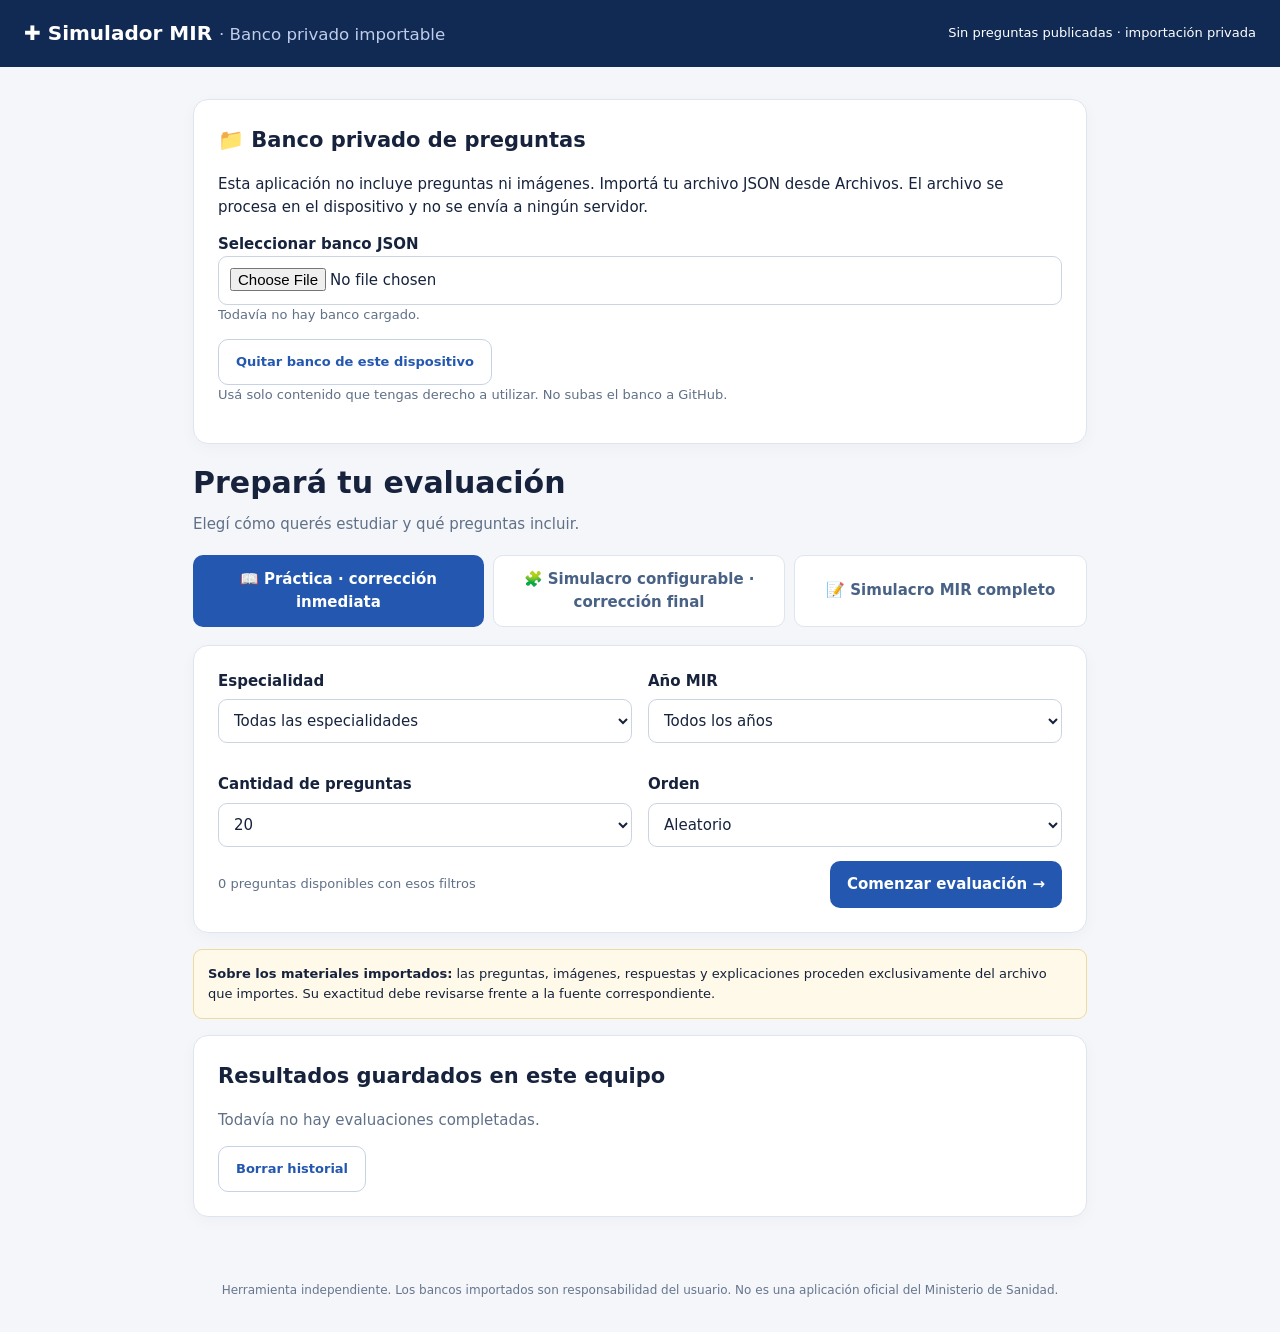
==== index.html @ 97960382 "Add files via upload" ====
<!doctype html><html lang="es"><head><meta charset="utf-8"><meta name="viewport" content="width=device-width, initial-scale=1"><title>Simulador MIR v1.5 — Importación local</title><style>
:root{--bg:#f4f6fa;--fg:#17233d;--muted:#607087;--blue:#2458b0;--stroke:#dfe5ee;--white:#fff;--green:#17734f;--red:#b43b41}*{box-sizing:border-box}body{margin:0;background:var(--bg);font:15px/1.55 system-ui,-apple-system,Segoe UI,sans-serif;color:var(--fg)}header{padding:18px 24px;background:#102a54;color:white;display:flex;justify-content:space-between;align-items:center;flex-wrap:wrap;gap:12px}.brand{font-weight:800;font-size:20px}header small{font-weight:400;color:#bfcdea}main{max-width:930px;margin:32px auto;padding:0 18px}h1{font-size:30px;margin:0 0 7px}h2{font-size:21px;margin:0 0 16px}p{margin:0 0 14px}.muted{color:var(--muted)}.card{background:white;border:1px solid var(--stroke);border-radius:15px;padding:24px;margin:16px 0;box-shadow:0 4px 16px #162d4b08}.grid{display:grid;grid-template-columns:repeat(2,minmax(0,1fr));gap:16px}.field{display:flex;flex-direction:column;gap:6px;margin-bottom:14px}label{font-weight:600}select,input{border:1px solid #cbd5e1;border-radius:9px;font:inherit;padding:11px;width:100%;background:white;color:var(--fg)}button{border:0;border-radius:10px;padding:12px 17px;font:inherit;font-weight:700;cursor:pointer;background:var(--blue);color:white}button:disabled{opacity:.4;cursor:default}.secondary{background:#e8eef8;color:#1f4a87}.ghost{background:transparent;color:var(--blue);border:1px solid #c6d2e5}.red{color:var(--red)}.small{font-size:13px}.seg{display:flex;gap:9px;margin:18px 0}.seg button{flex:1}.seg button:not(.active){background:white;color:#486185;border:1px solid var(--stroke)}.answer{display:flex;align-items:flex-start;gap:12px;width:100%;text-align:left;background:#fff;color:var(--fg);border:1px solid var(--stroke);padding:14px;margin:9px 0;line-height:1.5;font-weight:400}.answer .bubble{display:inline-grid;place-items:center;min-width:28px;height:28px;background:#edf2f8;color:#304a74;border-radius:50%;font-weight:700}.answer.selected{border:2px solid var(--blue);background:#eff5ff;padding:13px}.answer.correct{border:2px solid var(--green);background:#edf9f3;padding:13px}.answer.wrong{border:2px solid var(--red);background:#fff0f0;padding:13px}.answer:disabled{opacity:1;cursor:default}.flex{display:flex;justify-content:space-between;gap:12px;align-items:center;flex-wrap:wrap}.pill{border:1px solid #d9e1ec;border-radius:40px;padding:5px 10px;font-size:12px;color:#5d6b80}.progress{height:8px;background:#e2e8f2;border-radius:9px;overflow:hidden;margin:15px 0 23px}.progress>div{height:100%;background:#3274d4}.explain{padding:18px;background:#f2f6fc;border-left:4px solid #3467ac;border-radius:9px;white-space:pre-wrap;margin:18px 0}.status{font-weight:750;margin:18px 0 7px}.good{color:var(--green)}.bad{color:var(--red)}.toolbar{display:flex;gap:10px;flex-wrap:wrap;margin-top:19px}.stats{display:grid;grid-template-columns:repeat(auto-fit,minmax(130px,1fr));gap:12px}.stat{background:#f1f5fa;border-radius:10px;padding:13px}.stat strong{display:block;font-size:25px}.review{border-top:1px solid var(--stroke);padding-top:20px;margin-top:20px}.review p{margin:7px 0}.tip{font-size:13px;background:#fff9e9;border:1px solid #eed9a0;padding:14px;border-radius:9px;margin:14px 0}.hide{display:none!important}footer{text-align:center;padding:32px;color:#66768d;font-size:12px}@media(max-width:620px){.grid,.stats{grid-template-columns:1fr 1fr}main{margin:15px auto}.card{padding:17px}.seg{flex-wrap:wrap}.seg button{min-width:130px}h1{font-size:24px}}
.figures{display:grid;grid-template-columns:repeat(auto-fit,minmax(220px,1fr));gap:14px;margin:15px 0}.figures figure{margin:0;border:1px solid #dfe5ee;border-radius:10px;padding:12px;background:#fff}.figures img{display:block;max-width:100%;height:auto;max-height:400px;object-fit:contain;margin:auto}.figures figcaption{color:#607087;font-size:12px;margin-top:6px}</style><link rel="manifest" href="manifest.webmanifest"><meta name="theme-color" content="#102a54"></head><body><header><div class="brand">✚ Simulador MIR <small>· Banco privado importable</small></div><span id="topStatus" class="small">Sin preguntas publicadas · importación privada</span></header><main><section id="setup"><div class="card" id="importCard"><h2>📁 Banco privado de preguntas</h2><p>Esta aplicación no incluye preguntas ni imágenes. Importá tu archivo JSON desde Archivos. El archivo se procesa en el dispositivo y no se envía a ningún servidor.</p><label for="bankFile">Seleccionar banco JSON</label><input id="bankFile" type="file" accept=".json,application/json" onchange="loadBankFile(this.files?.[0])"><p id="bankStatus" class="muted small" role="status">Todavía no hay banco cargado.</p><button class="ghost small" onclick="removeBank()" type="button">Quitar banco de este dispositivo</button><p class="muted small">Usá solo contenido que tengas derecho a utilizar. No subas el banco a GitHub.</p></div><h1>Prepará tu evaluación</h1><p class="muted">Elegí cómo querés estudiar y qué preguntas incluir.</p><div class="seg"><button id="practiceBtn" class="active" onclick="chooseMode('practice')">📖 Práctica · corrección inmediata</button><button id="customBtn" onclick="chooseMode('custom')">🧩 Simulacro configurable · corrección final</button><button id="examBtn" onclick="chooseMode('exam')">📝 Simulacro MIR completo</button></div><div class="card"><div class="grid"><div class="field"><label for="subject">Especialidad</label><select id="subject"></select></div><div class="field"><label for="year">Año MIR</label><select id="year"></select></div><div class="field"><label for="count">Cantidad de preguntas</label><select id="count"><option value="10">10</option><option value="20" selected>20</option><option value="50">50</option><option value="100">100</option><option value="all">Todas las disponibles</option></select></div><div class="field"><label for="order">Orden</label><select id="order"><option value="random">Aleatorio</option><option value="book">Como en el libro</option></select></div></div><p id="customRules" class="tip hide"><b>Simulacro configurable:</b> elegí especialidad, año, cantidad y orden. Las respuestas se corrigen únicamente al entregar. Puntuación: +3 correcta, −1 incorrecta y 0 en blanco. Cronómetro ascendente sin límite de tiempo.</p><p id="examRules" class="tip hide"><b>Simulacro MIR completo:</b> 200 preguntas principales + 10 de reserva · 4 h 30 min · +3 acierto, −1 error, 0 en blanco. Solo puntúan las primeras 200; las reservas quedan disponibles para revisión y no sustituyen preguntas salvo anulación oficial. Las preguntas se extraen aleatoriamente del banco de estudio, no reproducen un examen oficial íntegro.</p><div class="flex"><span id="available" class="muted small"></span><button onclick="start()">Comenzar evaluación →</button></div></div><div class="tip"><b>Sobre los materiales importados:</b> las preguntas, imágenes, respuestas y explicaciones proceden exclusivamente del archivo que importes. Su exactitud debe revisarse frente a la fuente correspondiente.</div><div class="card"><h2>Resultados guardados en este equipo</h2><div id="history"></div><button class="ghost small" onclick="clearHistory()">Borrar historial</button></div></section><section id="test" class="hide"><div class="flex"><div><span id="modeName" class="pill"></span><span id="questionMeta" class="pill"></span><span id="examTimer" class="pill hide" role="timer" aria-label="Tiempo restante">⏳ 04:30:00</span></div><button class="ghost" onclick="leave()">Salir</button></div><div class="progress"><div id="bar"></div></div><div class="card"><div class="flex"><b id="counter"></b><span id="answered" class="muted small"></span></div><h2 id="stem" style="margin-top:18px;white-space:pre-wrap"></h2><div id="questionFigures"></div><div id="answers"></div><div id="feedback" class="hide"></div><div class="toolbar" id="nav"></div></div></section><section id="results" class="hide"><div class="card"><h1>Resultado de la evaluación</h1><p id="resultContext" class="muted"></p><div id="stats" class="stats"></div><p id="score" style="margin-top:17px"></p><div class="toolbar"><button onclick="showReview('wrong')" class="secondary">Revisar errores</button><button onclick="showReview('all')" class="secondary">Ver todas las respuestas</button><button onclick="leave()">Nueva evaluación</button></div></div><div id="review"></div></section></main><footer>Herramienta independiente. Los bancos importados son responsabilidad del usuario. No es una aplicación oficial del Ministerio de Sanidad.</footer><script>
let BANK=[];
let mode='practice',pool=[],idx=0,selected=[],revealed=[],completed=false;
let examStartedAt=0,examElapsedMs=0,examTimerInterval=null,examDeadline=0;const EXAM_LIMIT_MS=270*60*1000,EXAM_MAIN=200,EXAM_RESERVE=10;
function formatTime(ms){let t=Math.floor(Math.max(0,ms)/1000),h=Math.floor(t/3600),m=Math.floor(t%3600/60),sec=t%60;return [h,m,sec].map(n=>String(n).padStart(2,'0')).join(':')}
function updateTimer(){if(!examStartedAt||completed)return;if(mode==='exam'){let left=Math.max(0,examDeadline-Date.now());$('examTimer').textContent='⏳ '+formatTime(left)+' restantes';if(left<=0)finish(true)}else if(mode==='custom'){$('examTimer').textContent='⏱ '+formatTime(Date.now()-examStartedAt)+' transcurridos'}}
function stopTimer(){if(examStartedAt){examElapsedMs=mode==='exam'?Math.min(EXAM_LIMIT_MS,Math.max(0,Date.now()-examStartedAt)):Math.max(0,Date.now()-examStartedAt);examStartedAt=0}if(examTimerInterval!==null){clearInterval(examTimerInterval);examTimerInterval=null}}
function beginTimer(){stopTimer();examElapsedMs=0;$('examTimer').classList.toggle('hide',mode==='practice');if(mode!=='practice'){examStartedAt=Date.now();examDeadline=examStartedAt+EXAM_LIMIT_MS;updateTimer();examTimerInterval=setInterval(updateTimer,1000)}}
const $=x=>document.getElementById(x);
const esc=s=>String(s??'').replace(/[&<>"']/g,c=>({'&':'&amp;','<':'&lt;','>':'&gt;','"':'&quot;',"'":'&#39;'}[c]));
function chooseMode(m){mode=m;$('practiceBtn').classList.toggle('active',m==='practice');$('customBtn').classList.toggle('active',m==='custom');$('examBtn').classList.toggle('active',m==='exam');let full=m==='exam';$('count').disabled=full;$('subject').disabled=full;$('year').disabled=full;$('order').disabled=full;$('examRules').classList.toggle('hide',!full);$('customRules').classList.toggle('hide',m!=='custom');countAvailable()}
function fill(){let ss=[...new Set(BANK.map(q=>q.subject))].sort();$('subject').innerHTML='<option value="">Todas las especialidades</option>'+ss.map(s=>`<option>${esc(s)}</option>`).join('');$('year').innerHTML='<option value="">Todos los años</option>'+[...new Set(BANK.map(q=>q.year))].sort((a,b)=>b-a).map(y=>`<option>${y}</option>`).join('');$('subject').onchange=countAvailable;$('year').onchange=countAvailable;countAvailable();displayHistory()}
function filtered(){return BANK.filter(q=>(!$('subject').value||q.subject===$('subject').value)&&(!$('year').value||q.year==Number($('year').value)))}
function countAvailable(){$('available').textContent=mode==='exam'?'Simulacro completo: 210 preguntas aleatorias de '+BANK.length+' disponibles':filtered().length+' preguntas disponibles con esos filtros'}
function shuffle(a){for(let i=a.length-1;i>0;i--){let j=Math.floor(Math.random()*(i+1));[a[i],a[j]]=[a[j],a[i]]}return a}
function start(){if(!BANK.length){alert('Primero importá un banco de preguntas JSON.');return;}if(mode==='exam'){pool=shuffle(BANK.slice()).slice(0,EXAM_MAIN+EXAM_RESERVE);if(pool.length<210)return alert('No hay suficientes preguntas para un simulacro completo.')}else{pool=filtered().slice();if(!pool.length)return alert('No hay preguntas con esos filtros');if($('order').value==='random')shuffle(pool);let c=$('count').value;if(c!=='all')pool=pool.slice(0,Number(c))}idx=0;selected=Array(pool.length).fill(0);revealed=Array(pool.length).fill(false);completed=false;$('setup').classList.add('hide');$('results').classList.add('hide');$('test').classList.remove('hide');beginTimer();render()}
function setAnswer(i){if(completed||(mode==='practice'&&revealed[idx]))return;selected[idx]=i;if(mode==='practice')revealed[idx]=true;render()}
function render(){let q=pool[idx];$('modeName').textContent=mode==='practice'?'Práctica':mode==='custom'?'Simulacro configurable':'Simulacro MIR';$('questionMeta').textContent=q.subject+' · '+q.year;$('counter').textContent=mode==='exam'?`Pregunta ${idx+1} de ${pool.length} · ${idx<EXAM_MAIN?'Principal':'Reserva '+(idx-EXAM_MAIN+1)+'/'+EXAM_RESERVE}`:`Pregunta ${idx+1} de ${pool.length}`;$('answered').textContent=selected.filter(Boolean).length+' respondidas';$('bar').style.width=((idx+1)/pool.length*100)+'%';$('stem').textContent=q.question;$('questionFigures').innerHTML=figures(q);$('answers').innerHTML=q.options.map((v,i)=>{let choice=i+1;let checked=selected[idx]===choice;let reveal=mode==='practice'&&revealed[idx];let c=(reveal&&choice===q.answer?'correct':(reveal&&checked&&choice!==q.answer?'wrong':(checked?'selected':'')));return `<button class="answer ${c}" ${reveal?'disabled':''} onclick="setAnswer(${choice})"><span class="bubble">${choice}</span><span>${esc(v)}</span></button>`}).join('');
let feed=$('feedback');let shown=mode==='practice'&&revealed[idx];feed.classList.toggle('hide',!shown);feed.innerHTML=shown?`<p class="status ${selected[idx]===q.answer?'good':'bad'}">${selected[idx]===q.answer?'✓ Correcta':'✕ Incorrecta'} · Respuesta correcta: ${q.answer}</p><div class="explain"><b>Comentario del banco importado</b>\n\n${esc(q.explanation)}</div><p class="muted small">Página ${q.page} del PDF original</p>`:'';
$('nav').innerHTML=`<button class="secondary" onclick="previous()" ${idx===0?'disabled':''}>← Anterior</button><button class="secondary" onclick="next()" ${idx===pool.length-1?'disabled':''}>Siguiente →</button>${mode!=='practice'?'<button onclick="finish()">Entregar simulacro</button>':(idx===pool.length-1?'<button onclick="finish()">Ver resultados</button>':'')}`}
function figures(q){return q.figures?.length?`<div class="figures">${q.figures.map((u,i)=>`<figure><img src="${u}" alt="Figura importada ${i+1}" loading="lazy"><figcaption>Figura ${i+1} del banco importado · PDF página ${q.page}</figcaption></figure>`).join('')}</div><p class="muted small">Figura incluida en el manual; puede diferir de la imagen oficial MIR.</p>`:''}
function next(){if(idx<pool.length-1){idx++;render()}}function previous(){if(idx>0){idx--;render()}}
function finish(auto=false){if(completed)return;let pending=selected.filter(v=>!v).length;if(!auto&&pending&&!confirm(`Quedan ${pending} preguntas sin responder. ¿Finalizar y corregir igualmente?`))return;completed=true;stopTimer();$('test').classList.add('hide');$('results').classList.remove('hide');let graded=mode==='exam'?pool.slice(0,EXAM_MAIN):pool;
let ok=graded.filter((q,i)=>selected[i]===q.answer).length;
let wrong=graded.filter((q,i)=>selected[i]&&selected[i]!==q.answer).length;
let blanks=graded.length-ok-wrong;
let points=ok*3-wrong;
let net=(ok-wrong/3).toFixed(2);
$('resultContext').textContent=(mode==='practice'?'Práctica':mode==='custom'?'Simulacro configurable':'Simulacro completo')+' · '+graded.length+' preguntas puntuables'+(mode==='exam'?' + 10 de reserva · Tiempo: '+formatTime(examElapsedMs)+(auto?' · Finalizado por límite de tiempo':''):mode==='custom'?' · Tiempo: '+formatTime(examElapsedMs):'');
$('stats').innerHTML=[['Correctas',ok],['Incorrectas',wrong],['En blanco',blanks],['Acierto',((ok/graded.length)*100).toFixed(1)+'%'],...(mode!=='practice'?[['Tiempo empleado',formatTime(examElapsedMs)],['Puntos brutos',points+' / '+(graded.length*3)]]:[])].map(([l,v])=>`<div class="stat"><strong>${v}</strong>${l}</div>`).join('');
$('score').innerHTML=mode==='custom'?`<b>Puntuación bruta:</b> ${points} de ${graded.length*3} puntos (+3 acierto, −1 error, 0 en blanco). <span class="muted small">Simulacro personalizado sin reservas ni límite de tiempo; no equivale a la nota MIR oficial.</span>`:mode==='exam'?`<b>Puntuación bruta:</b> ${points} puntos (acierto +3, error −1, blanco 0). <b>Preguntas de reserva:</b> excluidas de la nota en esta simulación, salvo sustituciones por anulaciones que aquí no se aplican.<br><span class="muted small">No equivale a la puntuación MIR oficial, que requiere su baremación correspondiente. Incluye preguntas aleatorias de diferentes años, no un examen oficial completo.</span>`:`<b>Puntuación neta:</b> ${net} de ${pool.length} (acierto +1, error −1/3, blanco 0).`;
try{let h=JSON.parse(localStorage.getItem('mirHistory')||'[]');h.unshift({date:new Date().toLocaleString('es-ES'),mode,n:pool.length,ok,wrong,blanks,...(mode==='exam'?{durationMs:examElapsedMs,points,main:EXAM_MAIN,reserve:EXAM_RESERVE}:mode==='custom'?{durationMs:examElapsedMs,points,subject:$('subject').value,year:$('year').value}:{})});localStorage.setItem('mirHistory',JSON.stringify(h.slice(0,30)))}catch(e){}$('review').innerHTML='';window.scrollTo(0,0)}
function showReview(which){let ids=pool.map((q,i)=>i).filter(i=>which==='all'||selected[i]!==pool[i].answer);$('review').innerHTML=ids.length?ids.map(i=>{let q=pool[i],s=selected[i];return `<div class="card review"><div class="flex"><b>${esc(q.subject)} · MIR ${q.year} · Nº ${esc(q.number)} ${mode==='exam'?(i<EXAM_MAIN?'· Principal':'· Reserva (no puntúa)'):''}</b><span class="${s===q.answer?'good':'bad'}">${s===q.answer?'✓ Correcta':(!s?'— Sin responder':'✕ Incorrecta')}</span></div><p><b>${esc(q.question)}</b></p>${figures(q)}${q.options.map((v,j)=>`<p class="small ${j+1===q.answer?'good':(j+1===s?'bad':'')}">${j+1}. ${esc(v)} ${j+1===q.answer?'✓':''} ${j+1===s?'· Tu respuesta':''}</p>`).join('')}<p><b>Tu respuesta:</b> ${s||'En blanco'} · <b>Correcta:</b> ${q.answer}</p><div class="explain"><b>Explicación del banco importado</b>\n\n${esc(q.explanation)}</div><div class="muted small">Página original: ${q.page}</div></div>`}).join(''):'<div class="card">¡No hay errores que revisar!</div>';$('review').scrollIntoView({behavior:'smooth'})}
function leave(){if(!completed&&pool.length&&!confirm('¿Salir de la evaluación actual? No se guardará el progreso.'))return;stopTimer();pool=[];completed=false;$('test').classList.add('hide');$('results').classList.add('hide');$('setup').classList.remove('hide');displayHistory();window.scrollTo(0,0)}
function displayHistory(){let h=[];try{h=JSON.parse(localStorage.getItem('mirHistory')||'[]')}catch(e){}$('history').innerHTML=h.length?h.slice(0,8).map(x=>`<p class="small"><b>${esc(x.date)}</b> · ${x.mode==='practice'?'Práctica':x.mode==='custom'?'Simulacro configurable':'Simulacro MIR'} · ${x.ok}/${x.n} correctas · ${x.wrong} errores${x.mode!=='practice'&&Number.isFinite(x.durationMs)?' · ⏱ '+formatTime(x.durationMs)+(Number.isFinite(x.points)?' · '+x.points+' puntos':''):''}</p>`).join(''):'<p class="muted">Todavía no hay evaluaciones completadas.</p>'}
function clearHistory(){if(confirm('¿Borrar el historial de este navegador?')){localStorage.removeItem('mirHistory');displayHistory()}}
/* Persistencia privada en IndexedDB (sin red) */
const DB_NAME='simulador-mir-bank-v15';
function openBankDb(){return new Promise((resolve,reject)=>{const r=indexedDB.open(DB_NAME,1);r.onupgradeneeded=()=>r.result.createObjectStore('bank');r.onsuccess=()=>resolve(r.result);r.onerror=()=>reject(r.error)})}
async function saveBank(questions){const db=await openBankDb();try{await new Promise((resolve,reject)=>{const tx=db.transaction('bank','readwrite');tx.objectStore('bank').put(questions,'questions');tx.oncomplete=resolve;tx.onerror=()=>reject(tx.error)})}finally{db.close()}}
async function getStoredBank(){const db=await openBankDb();try{return await new Promise((resolve,reject)=>{const tx=db.transaction('bank');const r=tx.objectStore('bank').get('questions');r.onsuccess=()=>resolve(r.result);r.onerror=()=>reject(r.error)})}finally{db.close()}}
async function removeBank(){if(!confirm('¿Quitar las preguntas guardadas de este dispositivo? El historial de resultados se conservará.'))return;BANK=[];try{const db=await openBankDb();await new Promise((resolve,reject)=>{const tx=db.transaction('bank','readwrite');tx.objectStore('bank').delete('questions');tx.oncomplete=resolve;tx.onerror=()=>reject(tx.error)});db.close()}catch(e){console.warn(e)}fill();updateBankStatus('No hay banco cargado.');$('bankFile').value=''}
function updateBankStatus(message){$('bankStatus').textContent=message||`${BANK.length.toLocaleString('es-ES')} preguntas disponibles en este dispositivo.`;}
function validateQuestions(payload){const qs=Array.isArray(payload)?payload:payload&&payload.questions;if(!Array.isArray(qs)||qs.length===0||qs.length>30000)throw Error('El archivo debe contener una lista válida de preguntas (máximo 30.000).');for(const [i,q] of qs.entries()){if(!q||typeof q.question!=='string'||!q.question.trim()||!Array.isArray(q.options)||q.options.length!==4||q.options.some(v=>typeof v!=='string')||!Number.isInteger(q.answer)||q.answer<1||q.answer>4||typeof q.explanation!=='string'||typeof q.subject!=='string'||!Number.isFinite(Number(q.year)))throw Error('Formato incorrecto en la pregunta '+(i+1));}return qs;}
async function loadBankFile(file){if(!file)return;updateBankStatus('Leyendo banco privado…');try{if(file.size>80*1024*1024)throw Error('El archivo supera el máximo de 80 MB.');const payload=JSON.parse(await file.text());const questions=validateQuestions(payload);await saveBank(questions);BANK=questions;fill();updateBankStatus();}catch(e){updateBankStatus('No se pudo importar: '+e.message);console.error(e)}}
async function boot(){chooseMode('practice');fill();try{const stored=await getStoredBank();if(stored){BANK=validateQuestions(stored);fill();updateBankStatus()}}catch(e){updateBankStatus('Importá el archivo JSON para comenzar. Si estás en modo privado, es posible que no se guarde entre sesiones.')}}
boot();
if('serviceWorker' in navigator&&location.protocol==='https:'){navigator.serviceWorker.register('./sw.js').catch(()=>{});}
</script></body></html>
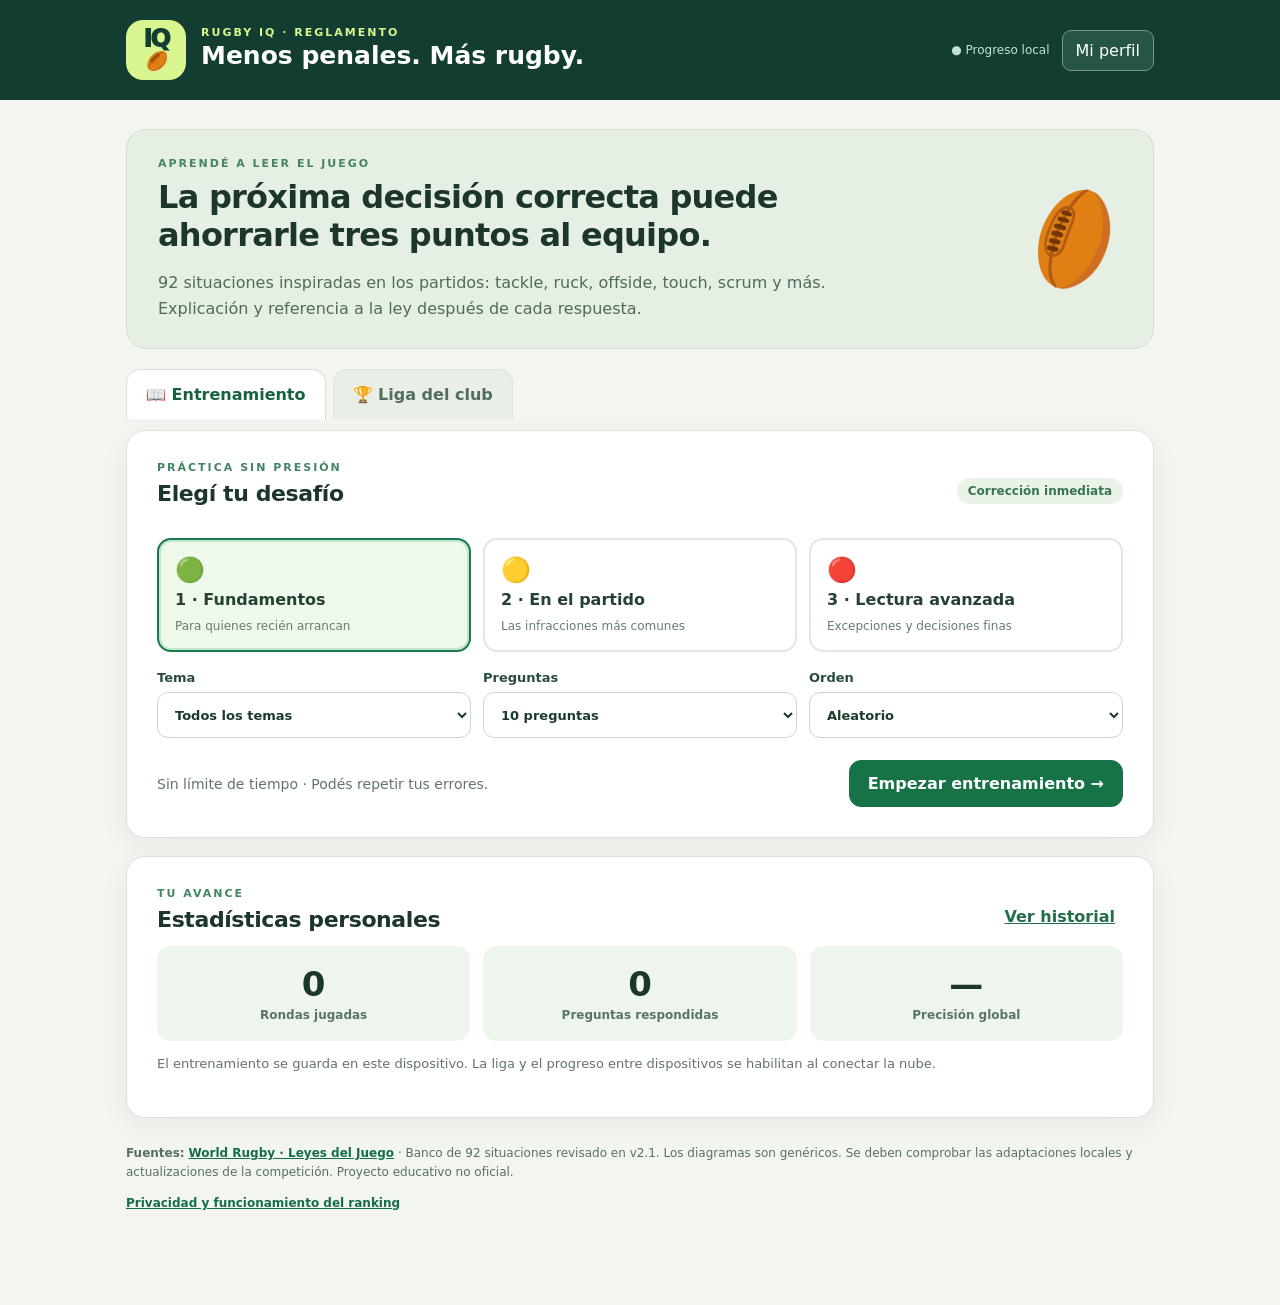
==== commit 90d16ea6: "Replace MIR simulator with Rugby IQ v3.1 club site" ====
--- a/index.html
+++ b/index.html
@@ -1,51 +1,31 @@
-<!doctype html><html lang="es"><head><meta charset="utf-8"><meta name="viewport" content="width=device-width, initial-scale=1"><title>Simulador MIR v1.5 — Importación local</title><style>
-:root{--bg:#f4f6fa;--fg:#17233d;--muted:#607087;--blue:#2458b0;--stroke:#dfe5ee;--white:#fff;--green:#17734f;--red:#b43b41}*{box-sizing:border-box}body{margin:0;background:var(--bg);font:15px/1.55 system-ui,-apple-system,Segoe UI,sans-serif;color:var(--fg)}header{padding:18px 24px;background:#102a54;color:white;display:flex;justify-content:space-between;align-items:center;flex-wrap:wrap;gap:12px}.brand{font-weight:800;font-size:20px}header small{font-weight:400;color:#bfcdea}main{max-width:930px;margin:32px auto;padding:0 18px}h1{font-size:30px;margin:0 0 7px}h2{font-size:21px;margin:0 0 16px}p{margin:0 0 14px}.muted{color:var(--muted)}.card{background:white;border:1px solid var(--stroke);border-radius:15px;padding:24px;margin:16px 0;box-shadow:0 4px 16px #162d4b08}.grid{display:grid;grid-template-columns:repeat(2,minmax(0,1fr));gap:16px}.field{display:flex;flex-direction:column;gap:6px;margin-bottom:14px}label{font-weight:600}select,input{border:1px solid #cbd5e1;border-radius:9px;font:inherit;padding:11px;width:100%;background:white;color:var(--fg)}button{border:0;border-radius:10px;padding:12px 17px;font:inherit;font-weight:700;cursor:pointer;background:var(--blue);color:white}button:disabled{opacity:.4;cursor:default}.secondary{background:#e8eef8;color:#1f4a87}.ghost{background:transparent;color:var(--blue);border:1px solid #c6d2e5}.red{color:var(--red)}.small{font-size:13px}.seg{display:flex;gap:9px;margin:18px 0}.seg button{flex:1}.seg button:not(.active){background:white;color:#486185;border:1px solid var(--stroke)}.answer{display:flex;align-items:flex-start;gap:12px;width:100%;text-align:left;background:#fff;color:var(--fg);border:1px solid var(--stroke);padding:14px;margin:9px 0;line-height:1.5;font-weight:400}.answer .bubble{display:inline-grid;place-items:center;min-width:28px;height:28px;background:#edf2f8;color:#304a74;border-radius:50%;font-weight:700}.answer.selected{border:2px solid var(--blue);background:#eff5ff;padding:13px}.answer.correct{border:2px solid var(--green);background:#edf9f3;padding:13px}.answer.wrong{border:2px solid var(--red);background:#fff0f0;padding:13px}.answer:disabled{opacity:1;cursor:default}.flex{display:flex;justify-content:space-between;gap:12px;align-items:center;flex-wrap:wrap}.pill{border:1px solid #d9e1ec;border-radius:40px;padding:5px 10px;font-size:12px;color:#5d6b80}.progress{height:8px;background:#e2e8f2;border-radius:9px;overflow:hidden;margin:15px 0 23px}.progress>div{height:100%;background:#3274d4}.explain{padding:18px;background:#f2f6fc;border-left:4px solid #3467ac;border-radius:9px;white-space:pre-wrap;margin:18px 0}.status{font-weight:750;margin:18px 0 7px}.good{color:var(--green)}.bad{color:var(--red)}.toolbar{display:flex;gap:10px;flex-wrap:wrap;margin-top:19px}.stats{display:grid;grid-template-columns:repeat(auto-fit,minmax(130px,1fr));gap:12px}.stat{background:#f1f5fa;border-radius:10px;padding:13px}.stat strong{display:block;font-size:25px}.review{border-top:1px solid var(--stroke);padding-top:20px;margin-top:20px}.review p{margin:7px 0}.tip{font-size:13px;background:#fff9e9;border:1px solid #eed9a0;padding:14px;border-radius:9px;margin:14px 0}.hide{display:none!important}footer{text-align:center;padding:32px;color:#66768d;font-size:12px}@media(max-width:620px){.grid,.stats{grid-template-columns:1fr 1fr}main{margin:15px auto}.card{padding:17px}.seg{flex-wrap:wrap}.seg button{min-width:130px}h1{font-size:24px}}
-.figures{display:grid;grid-template-columns:repeat(auto-fit,minmax(220px,1fr));gap:14px;margin:15px 0}.figures figure{margin:0;border:1px solid #dfe5ee;border-radius:10px;padding:12px;background:#fff}.figures img{display:block;max-width:100%;height:auto;max-height:400px;object-fit:contain;margin:auto}.figures figcaption{color:#607087;font-size:12px;margin-top:6px}</style><link rel="manifest" href="manifest.webmanifest"><meta name="theme-color" content="#102a54"></head><body><header><div class="brand">✚ Simulador MIR <small>· Banco privado importable</small></div><span id="topStatus" class="small">Sin preguntas publicadas · importación privada</span></header><main><section id="setup"><div class="card" id="importCard"><h2>📁 Banco privado de preguntas</h2><p>Esta aplicación no incluye preguntas ni imágenes. Importá tu archivo JSON desde Archivos. El archivo se procesa en el dispositivo y no se envía a ningún servidor.</p><label for="bankFile">Seleccionar banco JSON</label><input id="bankFile" type="file" accept=".json,application/json" onchange="loadBankFile(this.files?.[0])"><p id="bankStatus" class="muted small" role="status">Todavía no hay banco cargado.</p><button class="ghost small" onclick="removeBank()" type="button">Quitar banco de este dispositivo</button><p class="muted small">Usá solo contenido que tengas derecho a utilizar. No subas el banco a GitHub.</p></div><h1>Prepará tu evaluación</h1><p class="muted">Elegí cómo querés estudiar y qué preguntas incluir.</p><div class="seg"><button id="practiceBtn" class="active" onclick="chooseMode('practice')">📖 Práctica · corrección inmediata</button><button id="customBtn" onclick="chooseMode('custom')">🧩 Simulacro configurable · corrección final</button><button id="examBtn" onclick="chooseMode('exam')">📝 Simulacro MIR completo</button></div><div class="card"><div class="grid"><div class="field"><label for="subject">Especialidad</label><select id="subject"></select></div><div class="field"><label for="year">Año MIR</label><select id="year"></select></div><div class="field"><label for="count">Cantidad de preguntas</label><select id="count"><option value="10">10</option><option value="20" selected>20</option><option value="50">50</option><option value="100">100</option><option value="all">Todas las disponibles</option></select></div><div class="field"><label for="order">Orden</label><select id="order"><option value="random">Aleatorio</option><option value="book">Como en el libro</option></select></div></div><p id="customRules" class="tip hide"><b>Simulacro configurable:</b> elegí especialidad, año, cantidad y orden. Las respuestas se corrigen únicamente al entregar. Puntuación: +3 correcta, −1 incorrecta y 0 en blanco. Cronómetro ascendente sin límite de tiempo.</p><p id="examRules" class="tip hide"><b>Simulacro MIR completo:</b> 200 preguntas principales + 10 de reserva · 4 h 30 min · +3 acierto, −1 error, 0 en blanco. Solo puntúan las primeras 200; las reservas quedan disponibles para revisión y no sustituyen preguntas salvo anulación oficial. Las preguntas se extraen aleatoriamente del banco de estudio, no reproducen un examen oficial íntegro.</p><div class="flex"><span id="available" class="muted small"></span><button onclick="start()">Comenzar evaluación →</button></div></div><div class="tip"><b>Sobre los materiales importados:</b> las preguntas, imágenes, respuestas y explicaciones proceden exclusivamente del archivo que importes. Su exactitud debe revisarse frente a la fuente correspondiente.</div><div class="card"><h2>Resultados guardados en este equipo</h2><div id="history"></div><button class="ghost small" onclick="clearHistory()">Borrar historial</button></div></section><section id="test" class="hide"><div class="flex"><div><span id="modeName" class="pill"></span><span id="questionMeta" class="pill"></span><span id="examTimer" class="pill hide" role="timer" aria-label="Tiempo restante">⏳ 04:30:00</span></div><button class="ghost" onclick="leave()">Salir</button></div><div class="progress"><div id="bar"></div></div><div class="card"><div class="flex"><b id="counter"></b><span id="answered" class="muted small"></span></div><h2 id="stem" style="margin-top:18px;white-space:pre-wrap"></h2><div id="questionFigures"></div><div id="answers"></div><div id="feedback" class="hide"></div><div class="toolbar" id="nav"></div></div></section><section id="results" class="hide"><div class="card"><h1>Resultado de la evaluación</h1><p id="resultContext" class="muted"></p><div id="stats" class="stats"></div><p id="score" style="margin-top:17px"></p><div class="toolbar"><button onclick="showReview('wrong')" class="secondary">Revisar errores</button><button onclick="showReview('all')" class="secondary">Ver todas las respuestas</button><button onclick="leave()">Nueva evaluación</button></div></div><div id="review"></div></section></main><footer>Herramienta independiente. Los bancos importados son responsabilidad del usuario. No es una aplicación oficial del Ministerio de Sanidad.</footer><script>
-let BANK=[];
-let mode='practice',pool=[],idx=0,selected=[],revealed=[],completed=false;
-let examStartedAt=0,examElapsedMs=0,examTimerInterval=null,examDeadline=0;const EXAM_LIMIT_MS=270*60*1000,EXAM_MAIN=200,EXAM_RESERVE=10;
-function formatTime(ms){let t=Math.floor(Math.max(0,ms)/1000),h=Math.floor(t/3600),m=Math.floor(t%3600/60),sec=t%60;return [h,m,sec].map(n=>String(n).padStart(2,'0')).join(':')}
-function updateTimer(){if(!examStartedAt||completed)return;if(mode==='exam'){let left=Math.max(0,examDeadline-Date.now());$('examTimer').textContent='⏳ '+formatTime(left)+' restantes';if(left<=0)finish(true)}else if(mode==='custom'){$('examTimer').textContent='⏱ '+formatTime(Date.now()-examStartedAt)+' transcurridos'}}
-function stopTimer(){if(examStartedAt){examElapsedMs=mode==='exam'?Math.min(EXAM_LIMIT_MS,Math.max(0,Date.now()-examStartedAt)):Math.max(0,Date.now()-examStartedAt);examStartedAt=0}if(examTimerInterval!==null){clearInterval(examTimerInterval);examTimerInterval=null}}
-function beginTimer(){stopTimer();examElapsedMs=0;$('examTimer').classList.toggle('hide',mode==='practice');if(mode!=='practice'){examStartedAt=Date.now();examDeadline=examStartedAt+EXAM_LIMIT_MS;updateTimer();examTimerInterval=setInterval(updateTimer,1000)}}
-const $=x=>document.getElementById(x);
-const esc=s=>String(s??'').replace(/[&<>"']/g,c=>({'&':'&amp;','<':'&lt;','>':'&gt;','"':'&quot;',"'":'&#39;'}[c]));
-function chooseMode(m){mode=m;$('practiceBtn').classList.toggle('active',m==='practice');$('customBtn').classList.toggle('active',m==='custom');$('examBtn').classList.toggle('active',m==='exam');let full=m==='exam';$('count').disabled=full;$('subject').disabled=full;$('year').disabled=full;$('order').disabled=full;$('examRules').classList.toggle('hide',!full);$('customRules').classList.toggle('hide',m!=='custom');countAvailable()}
-function fill(){let ss=[...new Set(BANK.map(q=>q.subject))].sort();$('subject').innerHTML='<option value="">Todas las especialidades</option>'+ss.map(s=>`<option>${esc(s)}</option>`).join('');$('year').innerHTML='<option value="">Todos los años</option>'+[...new Set(BANK.map(q=>q.year))].sort((a,b)=>b-a).map(y=>`<option>${y}</option>`).join('');$('subject').onchange=countAvailable;$('year').onchange=countAvailable;countAvailable();displayHistory()}
-function filtered(){return BANK.filter(q=>(!$('subject').value||q.subject===$('subject').value)&&(!$('year').value||q.year==Number($('year').value)))}
-function countAvailable(){$('available').textContent=mode==='exam'?'Simulacro completo: 210 preguntas aleatorias de '+BANK.length+' disponibles':filtered().length+' preguntas disponibles con esos filtros'}
-function shuffle(a){for(let i=a.length-1;i>0;i--){let j=Math.floor(Math.random()*(i+1));[a[i],a[j]]=[a[j],a[i]]}return a}
-function start(){if(!BANK.length){alert('Primero importá un banco de preguntas JSON.');return;}if(mode==='exam'){pool=shuffle(BANK.slice()).slice(0,EXAM_MAIN+EXAM_RESERVE);if(pool.length<210)return alert('No hay suficientes preguntas para un simulacro completo.')}else{pool=filtered().slice();if(!pool.length)return alert('No hay preguntas con esos filtros');if($('order').value==='random')shuffle(pool);let c=$('count').value;if(c!=='all')pool=pool.slice(0,Number(c))}idx=0;selected=Array(pool.length).fill(0);revealed=Array(pool.length).fill(false);completed=false;$('setup').classList.add('hide');$('results').classList.add('hide');$('test').classList.remove('hide');beginTimer();render()}
-function setAnswer(i){if(completed||(mode==='practice'&&revealed[idx]))return;selected[idx]=i;if(mode==='practice')revealed[idx]=true;render()}
-function render(){let q=pool[idx];$('modeName').textContent=mode==='practice'?'Práctica':mode==='custom'?'Simulacro configurable':'Simulacro MIR';$('questionMeta').textContent=q.subject+' · '+q.year;$('counter').textContent=mode==='exam'?`Pregunta ${idx+1} de ${pool.length} · ${idx<EXAM_MAIN?'Principal':'Reserva '+(idx-EXAM_MAIN+1)+'/'+EXAM_RESERVE}`:`Pregunta ${idx+1} de ${pool.length}`;$('answered').textContent=selected.filter(Boolean).length+' respondidas';$('bar').style.width=((idx+1)/pool.length*100)+'%';$('stem').textContent=q.question;$('questionFigures').innerHTML=figures(q);$('answers').innerHTML=q.options.map((v,i)=>{let choice=i+1;let checked=selected[idx]===choice;let reveal=mode==='practice'&&revealed[idx];let c=(reveal&&choice===q.answer?'correct':(reveal&&checked&&choice!==q.answer?'wrong':(checked?'selected':'')));return `<button class="answer ${c}" ${reveal?'disabled':''} onclick="setAnswer(${choice})"><span class="bubble">${choice}</span><span>${esc(v)}</span></button>`}).join('');
-let feed=$('feedback');let shown=mode==='practice'&&revealed[idx];feed.classList.toggle('hide',!shown);feed.innerHTML=shown?`<p class="status ${selected[idx]===q.answer?'good':'bad'}">${selected[idx]===q.answer?'✓ Correcta':'✕ Incorrecta'} · Respuesta correcta: ${q.answer}</p><div class="explain"><b>Comentario del banco importado</b>\n\n${esc(q.explanation)}</div><p class="muted small">Página ${q.page} del PDF original</p>`:'';
-$('nav').innerHTML=`<button class="secondary" onclick="previous()" ${idx===0?'disabled':''}>← Anterior</button><button class="secondary" onclick="next()" ${idx===pool.length-1?'disabled':''}>Siguiente →</button>${mode!=='practice'?'<button onclick="finish()">Entregar simulacro</button>':(idx===pool.length-1?'<button onclick="finish()">Ver resultados</button>':'')}`}
-function figures(q){return q.figures?.length?`<div class="figures">${q.figures.map((u,i)=>`<figure><img src="${u}" alt="Figura importada ${i+1}" loading="lazy"><figcaption>Figura ${i+1} del banco importado · PDF página ${q.page}</figcaption></figure>`).join('')}</div><p class="muted small">Figura incluida en el manual; puede diferir de la imagen oficial MIR.</p>`:''}
-function next(){if(idx<pool.length-1){idx++;render()}}function previous(){if(idx>0){idx--;render()}}
-function finish(auto=false){if(completed)return;let pending=selected.filter(v=>!v).length;if(!auto&&pending&&!confirm(`Quedan ${pending} preguntas sin responder. ¿Finalizar y corregir igualmente?`))return;completed=true;stopTimer();$('test').classList.add('hide');$('results').classList.remove('hide');let graded=mode==='exam'?pool.slice(0,EXAM_MAIN):pool;
-let ok=graded.filter((q,i)=>selected[i]===q.answer).length;
-let wrong=graded.filter((q,i)=>selected[i]&&selected[i]!==q.answer).length;
-let blanks=graded.length-ok-wrong;
-let points=ok*3-wrong;
-let net=(ok-wrong/3).toFixed(2);
-$('resultContext').textContent=(mode==='practice'?'Práctica':mode==='custom'?'Simulacro configurable':'Simulacro completo')+' · '+graded.length+' preguntas puntuables'+(mode==='exam'?' + 10 de reserva · Tiempo: '+formatTime(examElapsedMs)+(auto?' · Finalizado por límite de tiempo':''):mode==='custom'?' · Tiempo: '+formatTime(examElapsedMs):'');
-$('stats').innerHTML=[['Correctas',ok],['Incorrectas',wrong],['En blanco',blanks],['Acierto',((ok/graded.length)*100).toFixed(1)+'%'],...(mode!=='practice'?[['Tiempo empleado',formatTime(examElapsedMs)],['Puntos brutos',points+' / '+(graded.length*3)]]:[])].map(([l,v])=>`<div class="stat"><strong>${v}</strong>${l}</div>`).join('');
-$('score').innerHTML=mode==='custom'?`<b>Puntuación bruta:</b> ${points} de ${graded.length*3} puntos (+3 acierto, −1 error, 0 en blanco). <span class="muted small">Simulacro personalizado sin reservas ni límite de tiempo; no equivale a la nota MIR oficial.</span>`:mode==='exam'?`<b>Puntuación bruta:</b> ${points} puntos (acierto +3, error −1, blanco 0). <b>Preguntas de reserva:</b> excluidas de la nota en esta simulación, salvo sustituciones por anulaciones que aquí no se aplican.<br><span class="muted small">No equivale a la puntuación MIR oficial, que requiere su baremación correspondiente. Incluye preguntas aleatorias de diferentes años, no un examen oficial completo.</span>`:`<b>Puntuación neta:</b> ${net} de ${pool.length} (acierto +1, error −1/3, blanco 0).`;
-try{let h=JSON.parse(localStorage.getItem('mirHistory')||'[]');h.unshift({date:new Date().toLocaleString('es-ES'),mode,n:pool.length,ok,wrong,blanks,...(mode==='exam'?{durationMs:examElapsedMs,points,main:EXAM_MAIN,reserve:EXAM_RESERVE}:mode==='custom'?{durationMs:examElapsedMs,points,subject:$('subject').value,year:$('year').value}:{})});localStorage.setItem('mirHistory',JSON.stringify(h.slice(0,30)))}catch(e){}$('review').innerHTML='';window.scrollTo(0,0)}
-function showReview(which){let ids=pool.map((q,i)=>i).filter(i=>which==='all'||selected[i]!==pool[i].answer);$('review').innerHTML=ids.length?ids.map(i=>{let q=pool[i],s=selected[i];return `<div class="card review"><div class="flex"><b>${esc(q.subject)} · MIR ${q.year} · Nº ${esc(q.number)} ${mode==='exam'?(i<EXAM_MAIN?'· Principal':'· Reserva (no puntúa)'):''}</b><span class="${s===q.answer?'good':'bad'}">${s===q.answer?'✓ Correcta':(!s?'— Sin responder':'✕ Incorrecta')}</span></div><p><b>${esc(q.question)}</b></p>${figures(q)}${q.options.map((v,j)=>`<p class="small ${j+1===q.answer?'good':(j+1===s?'bad':'')}">${j+1}. ${esc(v)} ${j+1===q.answer?'✓':''} ${j+1===s?'· Tu respuesta':''}</p>`).join('')}<p><b>Tu respuesta:</b> ${s||'En blanco'} · <b>Correcta:</b> ${q.answer}</p><div class="explain"><b>Explicación del banco importado</b>\n\n${esc(q.explanation)}</div><div class="muted small">Página original: ${q.page}</div></div>`}).join(''):'<div class="card">¡No hay errores que revisar!</div>';$('review').scrollIntoView({behavior:'smooth'})}
-function leave(){if(!completed&&pool.length&&!confirm('¿Salir de la evaluación actual? No se guardará el progreso.'))return;stopTimer();pool=[];completed=false;$('test').classList.add('hide');$('results').classList.add('hide');$('setup').classList.remove('hide');displayHistory();window.scrollTo(0,0)}
-function displayHistory(){let h=[];try{h=JSON.parse(localStorage.getItem('mirHistory')||'[]')}catch(e){}$('history').innerHTML=h.length?h.slice(0,8).map(x=>`<p class="small"><b>${esc(x.date)}</b> · ${x.mode==='practice'?'Práctica':x.mode==='custom'?'Simulacro configurable':'Simulacro MIR'} · ${x.ok}/${x.n} correctas · ${x.wrong} errores${x.mode!=='practice'&&Number.isFinite(x.durationMs)?' · ⏱ '+formatTime(x.durationMs)+(Number.isFinite(x.points)?' · '+x.points+' puntos':''):''}</p>`).join(''):'<p class="muted">Todavía no hay evaluaciones completadas.</p>'}
-function clearHistory(){if(confirm('¿Borrar el historial de este navegador?')){localStorage.removeItem('mirHistory');displayHistory()}}
-/* Persistencia privada en IndexedDB (sin red) */
-const DB_NAME='simulador-mir-bank-v15';
-function openBankDb(){return new Promise((resolve,reject)=>{const r=indexedDB.open(DB_NAME,1);r.onupgradeneeded=()=>r.result.createObjectStore('bank');r.onsuccess=()=>resolve(r.result);r.onerror=()=>reject(r.error)})}
-async function saveBank(questions){const db=await openBankDb();try{await new Promise((resolve,reject)=>{const tx=db.transaction('bank','readwrite');tx.objectStore('bank').put(questions,'questions');tx.oncomplete=resolve;tx.onerror=()=>reject(tx.error)})}finally{db.close()}}
-async function getStoredBank(){const db=await openBankDb();try{return await new Promise((resolve,reject)=>{const tx=db.transaction('bank');const r=tx.objectStore('bank').get('questions');r.onsuccess=()=>resolve(r.result);r.onerror=()=>reject(r.error)})}finally{db.close()}}
-async function removeBank(){if(!confirm('¿Quitar las preguntas guardadas de este dispositivo? El historial de resultados se conservará.'))return;BANK=[];try{const db=await openBankDb();await new Promise((resolve,reject)=>{const tx=db.transaction('bank','readwrite');tx.objectStore('bank').delete('questions');tx.oncomplete=resolve;tx.onerror=()=>reject(tx.error)});db.close()}catch(e){console.warn(e)}fill();updateBankStatus('No hay banco cargado.');$('bankFile').value=''}
-function updateBankStatus(message){$('bankStatus').textContent=message||`${BANK.length.toLocaleString('es-ES')} preguntas disponibles en este dispositivo.`;}
-function validateQuestions(payload){const qs=Array.isArray(payload)?payload:payload&&payload.questions;if(!Array.isArray(qs)||qs.length===0||qs.length>30000)throw Error('El archivo debe contener una lista válida de preguntas (máximo 30.000).');for(const [i,q] of qs.entries()){if(!q||typeof q.question!=='string'||!q.question.trim()||!Array.isArray(q.options)||q.options.length!==4||q.options.some(v=>typeof v!=='string')||!Number.isInteger(q.answer)||q.answer<1||q.answer>4||typeof q.explanation!=='string'||typeof q.subject!=='string'||!Number.isFinite(Number(q.year)))throw Error('Formato incorrecto en la pregunta '+(i+1));}return qs;}
-async function loadBankFile(file){if(!file)return;updateBankStatus('Leyendo banco privado…');try{if(file.size>80*1024*1024)throw Error('El archivo supera el máximo de 80 MB.');const payload=JSON.parse(await file.text());const questions=validateQuestions(payload);await saveBank(questions);BANK=questions;fill();updateBankStatus();}catch(e){updateBankStatus('No se pudo importar: '+e.message);console.error(e)}}
-async function boot(){chooseMode('practice');fill();try{const stored=await getStoredBank();if(stored){BANK=validateQuestions(stored);fill();updateBankStatus()}}catch(e){updateBankStatus('Importá el archivo JSON para comenzar. Si estás en modo privado, es posible que no se guarde entre sesiones.')}}
-boot();
-if('serviceWorker' in navigator&&location.protocol==='https:'){navigator.serviceWorker.register('./sw.js').catch(()=>{});}
-</script></body></html>+<!doctype html><html lang="es"><head>
+<meta charset="utf-8"><meta name="viewport" content="width=device-width, initial-scale=1, viewport-fit=cover">
+<meta name="theme-color" content="#123d30"><meta name="description" content="Entrená las leyes del rugby y competí con tu club, con situaciones reales y explicaciones.">
+<title>Rugby IQ · Entrená y competí</title><link rel="manifest" href="manifest.webmanifest"><link rel="icon" href="assets/icon.svg" type="image/svg+xml">
+<link rel="apple-touch-icon" href="assets/icon-192.png"><link rel="stylesheet" href="style.css">
+</head><body>
+<header class="site-head"><div class="header-inner"><div class="brand"><div class="logo" aria-hidden="true">IQ<span>🏉</span></div><div><div class="micro">RUGBY IQ · REGLAMENTO</div><h1>Menos penales. Más rugby.</h1></div></div><div class="head-right"><span class="sync" id="syncStatus">● Progreso local</span><button type="button" class="small-ghost" id="goAccount">Mi perfil</button></div></div></header>
+<main>
+<section id="home" class="view">
+ <div class="hero"><div><div class="kicker">APRENDÉ A LEER EL JUEGO</div><h2>La próxima decisión correcta puede ahorrarle tres puntos al equipo.</h2><p>92 situaciones inspiradas en los partidos: tackle, ruck, offside, touch, scrum y más. Explicación y referencia a la ley después de cada respuesta.</p></div><div class="ball">🏉</div></div>
+ <div class="tabs" role="tablist" aria-label="Modalidad de juego"><button id="tabTraining" class="tab selected" role="tab" aria-selected="true">📖 Entrenamiento</button><button id="tabLeague" class="tab" role="tab" aria-selected="false">🏆 Liga del club</button></div>
+ <section id="trainingSetup" class="panel"><div class="section-head"><div><div class="kicker">PRÁCTICA SIN PRESIÓN</div><h3>Elegí tu desafío</h3></div><span class="soft-pill">Corrección inmediata</span></div>
+ <div class="levels" id="trainLevels"><button type="button" data-level="1" class="level chosen"><span>🟢</span><strong>1 · Fundamentos</strong><small>Para quienes recién arrancan</small></button><button type="button" data-level="2" class="level"><span>🟡</span><strong>2 · En el partido</strong><small>Las infracciones más comunes</small></button><button type="button" data-level="3" class="level"><span>🔴</span><strong>3 · Lectura avanzada</strong><small>Excepciones y decisiones finas</small></button></div>
+ <div class="filters"><label>Tema<select id="topic"><option value="all">Todos los temas</option></select></label><label>Preguntas<select id="count"><option value="5">5 preguntas</option><option selected value="10">10 preguntas</option><option value="15">15 preguntas</option><option value="20">20 preguntas</option><option value="all">Todas las disponibles</option></select></label><label>Orden<select id="order"><option value="random">Aleatorio</option><option value="sequential">Por orden</option></select></label></div>
+ <div class="action-row"><span class="muted note">Sin límite de tiempo · Podés repetir tus errores.</span><button class="btn btn-primary" id="startTrain">Empezar entrenamiento <span aria-hidden="true">→</span></button></div></section>
+ <section id="leagueSetup" class="panel hidden"><div class="section-head"><div><div class="kicker">COMPETENCIA SEMANAL</div><h3>El desafío del vestuario</h3></div><span class="soft-pill">Una marca por semana</span></div>
+ <p class="muted">Todos responden las mismas 10 situaciones por nivel. <b>Las respuestas correctas se revelan al entregar</b>. El ranking prioriza aciertos, no velocidad.</p>
+ <div class="levels" id="leagueLevels"><button type="button" data-level="1" class="level chosen"><span>🟢</span><strong>1 · Fundamentos</strong><small>10 situaciones</small></button><button type="button" data-level="2" class="level"><span>🟡</span><strong>2 · En el partido</strong><small>10 situaciones</small></button><button type="button" data-level="3" class="level"><span>🔴</span><strong>3 · Lectura avanzada</strong><small>10 situaciones</small></button></div>
+ <div id="leagueAlert" class="hint">Para participar y aparecer en el ranking necesitás iniciar sesión con tu correo y entrar al club con un código de invitación.</div>
+ <div class="action-row"><button class="btn btn-outline" id="viewBoard">Ver clasificación</button><button class="btn btn-primary" id="startLeague">Jugar desafío semanal →</button></div></section>
+ <section class="panel overview"><div class="section-head"><div><div class="kicker">TU AVANCE</div><h3>Estadísticas personales</h3></div><button class="text-action" id="openHistory">Ver historial</button></div><div class="metrics"><div class="metric"><strong id="totalRounds">0</strong><span>Rondas jugadas</span></div><div class="metric"><strong id="totalAnswered">0</strong><span>Preguntas respondidas</span></div><div class="metric"><strong id="totalAccuracy">—</strong><span>Precisión global</span></div></div><p class="muted footnote" id="cloudSummary">El entrenamiento se guarda en este dispositivo. La liga y el progreso entre dispositivos se habilitan al conectar la nube.</p></section>
+</section>
+<section id="quiz" class="panel view hidden"><div class="quiz-top"><div><span class="soft-pill" id="quizMode">Entrenamiento</span> <span class="soft-pill" id="quizLevel">Nivel 1</span> <span class="soft-pill" id="quizTopic">Tackle</span></div><strong id="quizCount">1 / 10</strong></div><div class="progress"><div id="progressFill"></div></div><div class="kicker" id="quizPrompt">¿Qué harías?</div><div class="scene" id="scene"></div><figure id="diagram" class="diagram hidden" aria-label="Esquema táctico"></figure><h2 id="question" class="question"></h2><div class="answers" id="answers"></div><div id="feedback" class="feedback hidden" role="status"></div><div id="answerGrid" class="answer-grid hidden" aria-label="Ir a pregunta del desafío"></div><div class="action-row quiz-actions"><button class="btn btn-outline" id="quitQuiz">Abandonar</button><div class="quiz-buttons"><button class="btn btn-outline hidden" id="previous">← Anterior</button><button class="btn btn-primary" id="checkAnswer" disabled>Corregir</button><button class="btn btn-primary hidden" id="nextQuestion">Siguiente →</button></div></div></section>
+<section id="results" class="panel view hidden"><div class="kicker" id="resultKicker">RESULTADO</div><h2 id="resultTitle">¡Ronda finalizada!</h2><p id="resultSubtitle" class="muted"></p><div class="metrics results-metrics"><div class="metric"><strong id="resultCorrect">0</strong><span>Aciertos</span></div><div class="metric"><strong id="resultWrong">0</strong><span>Errores</span></div><div class="metric"><strong id="resultPct">0%</strong><span>Precisión</span></div></div><div id="resultCloud" class="hint hidden"></div><h3>Repasá cada situación</h3><div id="reviews"></div><div class="action-row"><button class="btn btn-outline" id="repeatWrong">Repetir errores</button><button class="btn btn-primary" id="backHome">Volver al inicio</button></div></section>
+<section id="account" class="panel view hidden"><div class="section-head"><div><div class="kicker">CUENTA Y CLUB</div><h2>Tu identidad en el equipo</h2></div><button class="text-action" data-home>Volver</button></div><div id="accountMessage" class="hint"></div><div id="loginForm"><label class="field">Tu correo electrónico<input id="loginEmail" type="email" autocomplete="email" placeholder="jugador@correo.com" inputmode="email"></label><button class="btn btn-primary" id="sendCode">Enviar código de acceso</button><div id="codePanel" class="hidden"><label class="field">Código recibido por correo<input id="loginCode" type="text" inputmode="numeric" autocomplete="one-time-code" maxlength="8" placeholder="6 dígitos"></label><button class="btn btn-primary" id="verifyCode">Confirmar código</button></div></div><div id="profileForm" class="hidden"><p>Tu cuenta está vinculada a <b id="signedEmail"></b>.</p><label class="field">Apodo visible en la clasificación<input id="nickname" maxlength="24" placeholder="Ej.: Pilar 8"></label><label class="field">Código de invitación del club<input id="inviteCode" autocomplete="off" placeholder="Código compartido por el entrenador"></label><div class="action-row"><button class="btn btn-primary" id="saveProfile">Entrar a la liga</button><button class="btn btn-outline" id="logoutOne">Cerrar sesión</button></div></div><div id="profileCard" class="hidden"><p>¡Ya estás en la liga, <strong id="profileName"></strong>!</p><p class="muted">Tus evaluaciones semanales y entrenamientos realizados con sesión iniciada se guardarán en la nube.</p><button class="btn btn-outline" id="logoutTwo">Cerrar sesión</button></div></section>
+<section id="leaderboard" class="panel view hidden"><div class="section-head"><div><div class="kicker">LIGA DEL CLUB</div><h2>Clasificación semanal</h2><p class="muted" id="weekLabel">Semana actual</p></div><button class="text-action" data-home>Volver</button></div><div class="level-switch"><button data-boardlevel="1" class="selected">🟢 Nivel 1</button><button data-boardlevel="2">🟡 Nivel 2</button><button data-boardlevel="3">🔴 Nivel 3</button></div><div id="boardMessage" class="hint"></div><div id="boardRows" class="board-rows"></div><p class="footnote muted">Solo aparecen apodos. Una participación puntuable por nivel y semana; en caso de empate gana quien entregó primero.</p></section>
+<section id="history" class="panel view hidden"><div class="section-head"><div><div class="kicker">SEGUIMIENTO</div><h2>Tu historial</h2></div><button class="text-action" data-home>Volver</button></div><h3>Historial de este dispositivo</h3><div id="historyRows"></div><button class="text-action" id="clearLocal">Borrar historial local de este dispositivo</button><hr class="rule"><h3>Historial sincronizado del club</h3><div id="cloudHistoryRows" aria-live="polite"><p class="muted">Iniciá sesión para consultar tus entrenamientos guardados en Supabase.</p></div></section>
+<section class="sources"><p><strong>Fuentes:</strong> <a href="https://passport.world.rugby/es/leyes-del-juego/leyes-por-numero/" target="_blank" rel="noopener noreferrer">World Rugby · Leyes del Juego</a> · Banco de 92 situaciones revisado en v2.1. Los diagramas son genéricos. Se deben comprobar las adaptaciones locales y actualizaciones de la competición. Proyecto educativo no oficial.</p><p><a href="privacy.html">Privacidad y funcionamiento del ranking</a></p></section>
+</main><div id="toast" class="toast hidden" role="status" aria-live="polite"></div>
+<script src="config.js"></script><script src="questions.js"></script><script src="app.js"></script>
+</body></html>
--- a/style.css
+++ b/style.css
@@ -0,0 +1,3 @@
+:root{font-family:system-ui,-apple-system,'Segoe UI',sans-serif;color:#1c362b;background:#f3f5f0;font-size:16px;-webkit-tap-highlight-color:transparent}*{box-sizing:border-box}body{margin:0}button,input,select{font:inherit}button{cursor:pointer}button:disabled{opacity:.5;cursor:not-allowed}a{color:#146d4b}main{max-width:1060px;margin:auto;padding:26px 16px 80px}.hidden{display:none!important}.site-head{background:#123d30;color:#fff}.header-inner{max-width:1060px;padding:20px 16px;margin:auto;display:flex;justify-content:space-between;align-items:center;gap:12px}.brand{display:flex;align-items:center;gap:15px}.brand .logo{font-weight:950;font-size:24px;letter-spacing:-2px;background:#d8f58f;color:#123d30;border-radius:17px;width:60px;height:60px;display:flex;flex-direction:column;align-items:center;justify-content:center;line-height:21px}.logo span{font-size:18px}.micro,.kicker{font-size:11px;font-weight:900;letter-spacing:2px;text-transform:uppercase}.micro{color:#d8f58f}h1{font-size:clamp(18px,3.3vw,25px);margin:3px 0;line-height:1.15}h2{font-size:clamp(23px,3vw,32px);letter-spacing:-.75px;margin:8px 0 15px}h3{font-size:22px;letter-spacing:-.4px;margin:7px 0 12px}.head-right{display:flex;align-items:center;gap:12px}.sync{font-size:12px;color:#c1e2d0}.small-ghost{border:1px solid #749787;border-radius:9px;padding:10px 13px;background:#255544;color:#fff}.hero{display:flex;align-items:center;justify-content:space-between;gap:12px;background:#e5efe4;border:1px solid #d1e0ce;border-radius:20px;padding:27px 31px;margin:3px 0 20px}.hero p{color:#4f6b59;max-width:670px;line-height:1.6;margin-bottom:0}.hero h2{max-width:680px}.ball{font-size:78px;transform:rotate(-24deg)}.kicker{color:#438465}.panel{background:#fff;border:1px solid #dae4db;border-radius:19px;padding:clamp(18px,3vw,30px);box-shadow:0 9px 30px #1740280d;margin:12px 0 18px}.muted{color:#607469}.note{font-size:14px}.tabs{display:flex;gap:7px;margin:0 0 -1px}.tab{background:#e9efe7;color:#516e5e;border:1px solid #dbe6dd;border-bottom:0;border-radius:14px 14px 0 0;padding:15px 19px;font-weight:800}.tab.selected{background:#fff;color:#16623f;border-color:#d4e3d4}.section-head{display:flex;align-items:center;justify-content:space-between;gap:12px}.section-head h3{margin-bottom:14px}.soft-pill{display:inline-flex;border-radius:100px;background:#eaf3e8;color:#377454;padding:6px 11px;font-weight:800;font-size:12px;white-space:nowrap}.levels{display:grid;grid-template-columns:repeat(3,1fr);gap:12px;margin:18px 0}.level{border:2px solid #e0e9de;padding:16px;border-radius:14px;background:#fff;text-align:left;color:#244133;min-height:110px}.level span{display:block;font-size:24px}.level strong{display:block;font-size:16px;margin:6px 0}.level small{color:#677e6e;font-size:12px}.level.chosen{border-color:#177a50;background:#eef8eb;box-shadow:0 0 0 2px #c2e5cb inset}.filters{display:grid;grid-template-columns:repeat(3,minmax(0,1fr));gap:12px}.filters label,.field{display:block;color:#284d3b;font-size:13px;font-weight:800}.filters select,.field input{width:100%;background:#fff;border:1px solid #cbd9ca;border-radius:11px;padding:12px 13px;color:#1b3b2a;margin-top:7px;min-height:46px}.field{margin:15px 0}.field input{max-width:480px;display:block}.action-row{display:flex;gap:12px;justify-content:space-between;align-items:center;flex-wrap:wrap;margin-top:22px}.btn{border-radius:12px;padding:13px 18px;font-weight:800;min-height:46px}.btn-primary{color:#fff;background:#177248;border:1px solid #177248}.btn-primary:hover{background:#0d5b37}.btn-outline{border:1px solid #a9c6b3;color:#286344;background:#fff}.text-action{border:0;background:transparent;text-decoration:underline;color:#216e48;font-weight:800;padding:8px}.hint{background:#fff8e4;border:1px solid #e7d99e;border-radius:12px;padding:14px 16px;color:#735624;line-height:1.5;margin:18px 0}.hint.error{background:#fff0ec;border-color:#e5b5a7;color:#8b3927}.hint.success{background:#edf8e9;border-color:#bddec0;color:#176539}.metrics{display:grid;grid-template-columns:repeat(3,1fr);gap:13px}.metric{background:#eef5ec;border-radius:14px;padding:18px;text-align:center}.metric strong{display:block;font-size:34px;font-variant-numeric:tabular-nums}.metric span{color:#597565;font-size:12px;font-weight:800}.footnote{font-size:13px;line-height:1.5}.overview{margin-top:18px}.quiz-top{display:flex;align-items:center;justify-content:space-between;flex-wrap:wrap;gap:12px}.quiz-top strong{font-variant-numeric:tabular-nums}.progress{height:9px;background:#edf2eb;border-radius:99px;overflow:hidden;margin:22px 0}.progress>div{width:0;height:100%;background:#1c985b;transition:width .15s}.scene{background:#edf5e9;border-left:5px solid #259c62;border-radius:11px;padding:18px 20px;line-height:1.6;font-size:18px;margin:15px 0}.question{font-size:clamp(20px,3vw,25px);margin:18px 0;line-height:1.35}.diagram{margin:14px 0;background:#d7e8c6;border:1px solid #cddac9;border-radius:14px;overflow:hidden}.diagram svg{width:100%;height:auto;display:block}.diagram figcaption{padding:9px 12px;background:#f6fbf3;color:#536d5d;font-size:12px}.answers{display:grid;gap:11px}.answer{display:flex;align-items:center;gap:13px;padding:15px;text-align:left;background:#fff;border:2px solid #e0e9e0;border-radius:13px;line-height:1.5;min-height:62px;color:#203e2c}.answer:hover{border-color:#97bda2}.answer .letter{flex:0 0 31px;display:grid;place-items:center;height:31px;border-radius:50%;background:#edf3eb;font-weight:900}.answer.selected{background:#eff9ed;border-color:#267852}.answer.good{background:#e4f6e7;border-color:#25a466}.answer.bad{background:#fff0ec;border-color:#c9504b}.feedback{margin:18px 0 0;background:#f6faf4;border:1px solid #d6e8d7;border-radius:14px;padding:18px;line-height:1.55}.feedback b{color:#147247}.feedback b.wrong{color:#b54438}.feedback p{margin:10px 0}.quiz-buttons{display:flex;gap:8px;flex-wrap:wrap}.answer-grid{margin:21px 0 0;display:flex;gap:6px;flex-wrap:wrap}.answer-grid button{min-width:39px;height:39px;border:1px solid #c9d8ca;border-radius:9px;background:#fff;font-weight:800;color:#3a614d}.answer-grid button.done{background:#c2e9c9;border-color:#6aad79}.answer-grid button.current{outline:3px solid #207b52}.review{padding:14px 0;border-bottom:1px solid #e2e9e2;line-height:1.55}.review summary{cursor:pointer;font-weight:800}.review p{margin:11px 0}.review .diagram{max-width:600px}.level-switch{display:flex;gap:8px;flex-wrap:wrap}.level-switch button{border:1px solid #cedbce;padding:10px 13px;border-radius:10px;background:#fff;font-weight:800}.level-switch .selected{background:#e4f7e8;border-color:#268457;color:#176d45}.board-rows{margin:16px 0}.board-row{display:flex;gap:13px;align-items:center;border-bottom:1px solid #e5ede4;padding:13px 8px}.board-row.me{background:#edf8ea;border-radius:10px}.rank{width:40px;font-weight:900;font-size:21px;text-align:center}.board-name{flex:1;min-width:0;overflow-wrap:anywhere}.board-name strong{display:block}.board-name small{color:#647a69}.points{font-weight:900;font-size:22px}.history-row{padding:14px;border-bottom:1px solid #e5ece6;display:flex;justify-content:space-between;gap:10px}.sources{font-size:12px;color:#58715f;line-height:1.6;margin-top:26px}.sources a{font-weight:700}.toast{position:fixed;bottom:25px;left:50%;transform:translateX(-50%);border-radius:13px;background:#173c2c;color:white;padding:14px 23px;box-shadow:0 9px 29px #0003;max-width:min(94vw,600px);z-index:10;text-align:center}button:focus-visible,input:focus-visible,select:focus-visible{outline:3px solid #72b792;outline-offset:2px}@media(max-width:720px){main{padding:15px 11px 70px}.header-inner{padding:16px 11px}.brand .logo{width:48px;height:48px;line-height:16px;font-size:19px}.logo span{font-size:15px}.micro{font-size:9px;letter-spacing:1px}.sync{display:none}.hero{padding:23px 20px}.ball{display:none}.levels{grid-template-columns:1fr;gap:9px}.level{min-height:unset;padding:13px;display:grid;grid-template-columns:30px 1fr;column-gap:8px}.level span{grid-row:span 2;margin:auto 0}.level strong{margin:0}.level small{grid-column:2}.filters{grid-template-columns:1fr}.section-head{align-items:start}.action-row .btn{flex-grow:1}.metric{padding:13px 7px}.metric strong{font-size:27px}.metric span{font-size:11px}.tab{padding:12px 11px;font-size:14px}.panel{padding:18px 15px}.head-right{gap:4px}.small-ghost{padding:9px;font-size:12px}.scene{font-size:16px}.quiz-buttons{width:100%}.quiz-buttons .btn{flex:1}.quiz-actions{flex-direction:column-reverse}.quiz-actions>button{align-self:flex-start}.soft-pill{font-size:11px}.answer{padding:12px}}
+
+.rule{border:0;border-top:1px solid #dce4db;margin:22px 0}
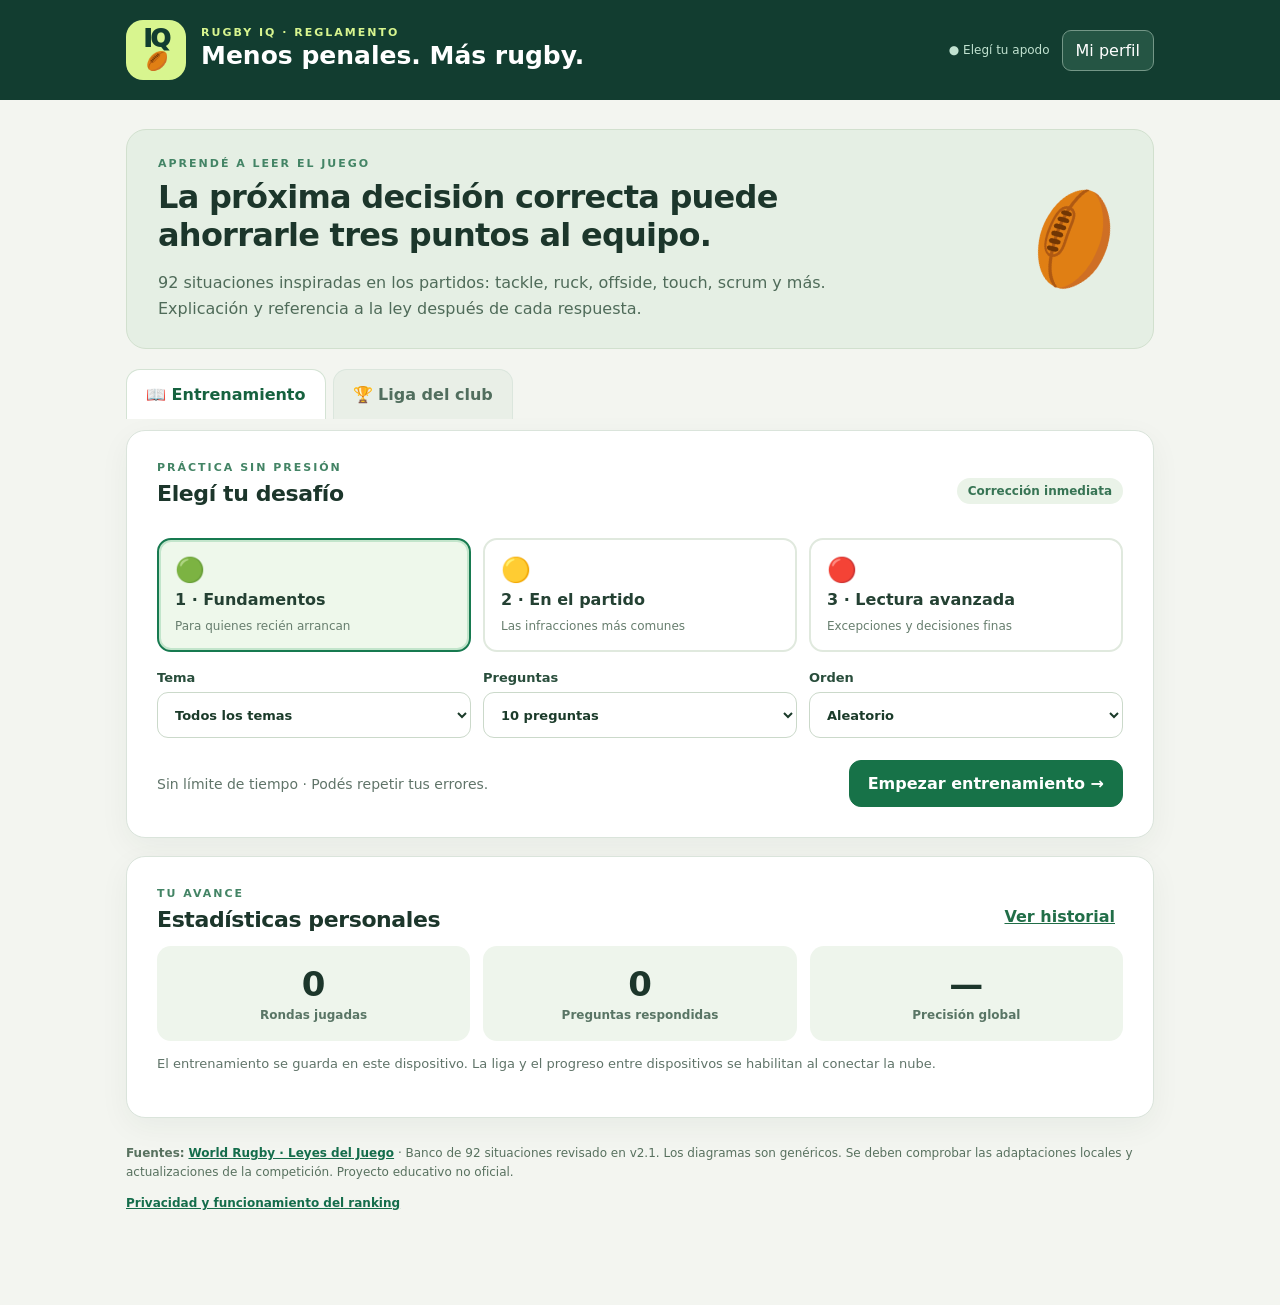
==== commit ce400048: "Enable nickname-only club access without email" ====
--- a/index.html
+++ b/index.html
@@ -16,15 +16,17 @@
  <section id="leagueSetup" class="panel hidden"><div class="section-head"><div><div class="kicker">COMPETENCIA SEMANAL</div><h3>El desafío del vestuario</h3></div><span class="soft-pill">Una marca por semana</span></div>
  <p class="muted">Todos responden las mismas 10 situaciones por nivel. <b>Las respuestas correctas se revelan al entregar</b>. El ranking prioriza aciertos, no velocidad.</p>
  <div class="levels" id="leagueLevels"><button type="button" data-level="1" class="level chosen"><span>🟢</span><strong>1 · Fundamentos</strong><small>10 situaciones</small></button><button type="button" data-level="2" class="level"><span>🟡</span><strong>2 · En el partido</strong><small>10 situaciones</small></button><button type="button" data-level="3" class="level"><span>🔴</span><strong>3 · Lectura avanzada</strong><small>10 situaciones</small></button></div>
- <div id="leagueAlert" class="hint">Para participar y aparecer en el ranking necesitás iniciar sesión con tu correo y entrar al club con un código de invitación.</div>
+ <div id="leagueAlert" class="hint">Elegí un apodo y participá. Sin correo ni contraseña.</div>
  <div class="action-row"><button class="btn btn-outline" id="viewBoard">Ver clasificación</button><button class="btn btn-primary" id="startLeague">Jugar desafío semanal →</button></div></section>
  <section class="panel overview"><div class="section-head"><div><div class="kicker">TU AVANCE</div><h3>Estadísticas personales</h3></div><button class="text-action" id="openHistory">Ver historial</button></div><div class="metrics"><div class="metric"><strong id="totalRounds">0</strong><span>Rondas jugadas</span></div><div class="metric"><strong id="totalAnswered">0</strong><span>Preguntas respondidas</span></div><div class="metric"><strong id="totalAccuracy">—</strong><span>Precisión global</span></div></div><p class="muted footnote" id="cloudSummary">El entrenamiento se guarda en este dispositivo. La liga y el progreso entre dispositivos se habilitan al conectar la nube.</p></section>
 </section>
 <section id="quiz" class="panel view hidden"><div class="quiz-top"><div><span class="soft-pill" id="quizMode">Entrenamiento</span> <span class="soft-pill" id="quizLevel">Nivel 1</span> <span class="soft-pill" id="quizTopic">Tackle</span></div><strong id="quizCount">1 / 10</strong></div><div class="progress"><div id="progressFill"></div></div><div class="kicker" id="quizPrompt">¿Qué harías?</div><div class="scene" id="scene"></div><figure id="diagram" class="diagram hidden" aria-label="Esquema táctico"></figure><h2 id="question" class="question"></h2><div class="answers" id="answers"></div><div id="feedback" class="feedback hidden" role="status"></div><div id="answerGrid" class="answer-grid hidden" aria-label="Ir a pregunta del desafío"></div><div class="action-row quiz-actions"><button class="btn btn-outline" id="quitQuiz">Abandonar</button><div class="quiz-buttons"><button class="btn btn-outline hidden" id="previous">← Anterior</button><button class="btn btn-primary" id="checkAnswer" disabled>Corregir</button><button class="btn btn-primary hidden" id="nextQuestion">Siguiente →</button></div></div></section>
 <section id="results" class="panel view hidden"><div class="kicker" id="resultKicker">RESULTADO</div><h2 id="resultTitle">¡Ronda finalizada!</h2><p id="resultSubtitle" class="muted"></p><div class="metrics results-metrics"><div class="metric"><strong id="resultCorrect">0</strong><span>Aciertos</span></div><div class="metric"><strong id="resultWrong">0</strong><span>Errores</span></div><div class="metric"><strong id="resultPct">0%</strong><span>Precisión</span></div></div><div id="resultCloud" class="hint hidden"></div><h3>Repasá cada situación</h3><div id="reviews"></div><div class="action-row"><button class="btn btn-outline" id="repeatWrong">Repetir errores</button><button class="btn btn-primary" id="backHome">Volver al inicio</button></div></section>
-<section id="account" class="panel view hidden"><div class="section-head"><div><div class="kicker">CUENTA Y CLUB</div><h2>Tu identidad en el equipo</h2></div><button class="text-action" data-home>Volver</button></div><div id="accountMessage" class="hint"></div><div id="loginForm"><label class="field">Tu correo electrónico<input id="loginEmail" type="email" autocomplete="email" placeholder="jugador@correo.com" inputmode="email"></label><button class="btn btn-primary" id="sendCode">Enviar código de acceso</button><div id="codePanel" class="hidden"><label class="field">Código recibido por correo<input id="loginCode" type="text" inputmode="numeric" autocomplete="one-time-code" maxlength="8" placeholder="6 dígitos"></label><button class="btn btn-primary" id="verifyCode">Confirmar código</button></div></div><div id="profileForm" class="hidden"><p>Tu cuenta está vinculada a <b id="signedEmail"></b>.</p><label class="field">Apodo visible en la clasificación<input id="nickname" maxlength="24" placeholder="Ej.: Pilar 8"></label><label class="field">Código de invitación del club<input id="inviteCode" autocomplete="off" placeholder="Código compartido por el entrenador"></label><div class="action-row"><button class="btn btn-primary" id="saveProfile">Entrar a la liga</button><button class="btn btn-outline" id="logoutOne">Cerrar sesión</button></div></div><div id="profileCard" class="hidden"><p>¡Ya estás en la liga, <strong id="profileName"></strong>!</p><p class="muted">Tus evaluaciones semanales y entrenamientos realizados con sesión iniciada se guardarán en la nube.</p><button class="btn btn-outline" id="logoutTwo">Cerrar sesión</button></div></section>
+<section id="account" class="panel view hidden"><div class="section-head"><div><div class="kicker">TU APODO</div><h2>Tu identidad en el equipo</h2></div><button class="text-action" data-home>Volver</button></div><div id="accountMessage" class="hint"></div>
+<div id="profileForm"><label class="field">Apodo visible en el ranking<input id="nickname" maxlength="24" autocomplete="nickname" placeholder="Ej.: Oso 8"></label><p class="muted">No necesitás correo, contraseña ni código de invitación. Tu perfil se conserva en este dispositivo y tus resultados se guardan en Supabase.</p><div class="action-row"><button class="btn btn-primary" id="saveProfile">Entrar con mi apodo →</button></div></div>
+<div id="profileCard" class="hidden"><p>¡Estás en la liga como <strong id="profileName"></strong>!</p><p class="muted">Tus resultados se guardan en la nube. Si borrás los datos del navegador, cambiás de dispositivo o restablecés el perfil, no podrás recuperar este apodo automáticamente.</p><div class="action-row"><button class="btn btn-outline" id="editNickname">Cambiar apodo</button><button class="btn btn-outline" id="logoutTwo">Olvidar perfil de este dispositivo</button></div></div></section>
 <section id="leaderboard" class="panel view hidden"><div class="section-head"><div><div class="kicker">LIGA DEL CLUB</div><h2>Clasificación semanal</h2><p class="muted" id="weekLabel">Semana actual</p></div><button class="text-action" data-home>Volver</button></div><div class="level-switch"><button data-boardlevel="1" class="selected">🟢 Nivel 1</button><button data-boardlevel="2">🟡 Nivel 2</button><button data-boardlevel="3">🔴 Nivel 3</button></div><div id="boardMessage" class="hint"></div><div id="boardRows" class="board-rows"></div><p class="footnote muted">Solo aparecen apodos. Una participación puntuable por nivel y semana; en caso de empate gana quien entregó primero.</p></section>
-<section id="history" class="panel view hidden"><div class="section-head"><div><div class="kicker">SEGUIMIENTO</div><h2>Tu historial</h2></div><button class="text-action" data-home>Volver</button></div><h3>Historial de este dispositivo</h3><div id="historyRows"></div><button class="text-action" id="clearLocal">Borrar historial local de este dispositivo</button><hr class="rule"><h3>Historial sincronizado del club</h3><div id="cloudHistoryRows" aria-live="polite"><p class="muted">Iniciá sesión para consultar tus entrenamientos guardados en Supabase.</p></div></section>
+<section id="history" class="panel view hidden"><div class="section-head"><div><div class="kicker">SEGUIMIENTO</div><h2>Tu historial</h2></div><button class="text-action" data-home>Volver</button></div><h3>Historial de este dispositivo</h3><div id="historyRows"></div><button class="text-action" id="clearLocal">Borrar historial local de este dispositivo</button><hr class="rule"><h3>Historial sincronizado del club</h3><div id="cloudHistoryRows" aria-live="polite"><p class="muted">Entrá con tu apodo para consultar tus entrenamientos guardados en Supabase.</p></div></section>
 <section class="sources"><p><strong>Fuentes:</strong> <a href="https://passport.world.rugby/es/leyes-del-juego/leyes-por-numero/" target="_blank" rel="noopener noreferrer">World Rugby · Leyes del Juego</a> · Banco de 92 situaciones revisado en v2.1. Los diagramas son genéricos. Se deben comprobar las adaptaciones locales y actualizaciones de la competición. Proyecto educativo no oficial.</p><p><a href="privacy.html">Privacidad y funcionamiento del ranking</a></p></section>
 </main><div id="toast" class="toast hidden" role="status" aria-live="polite"></div>
 <script src="config.js"></script><script src="questions.js"></script><script src="app.js"></script>
